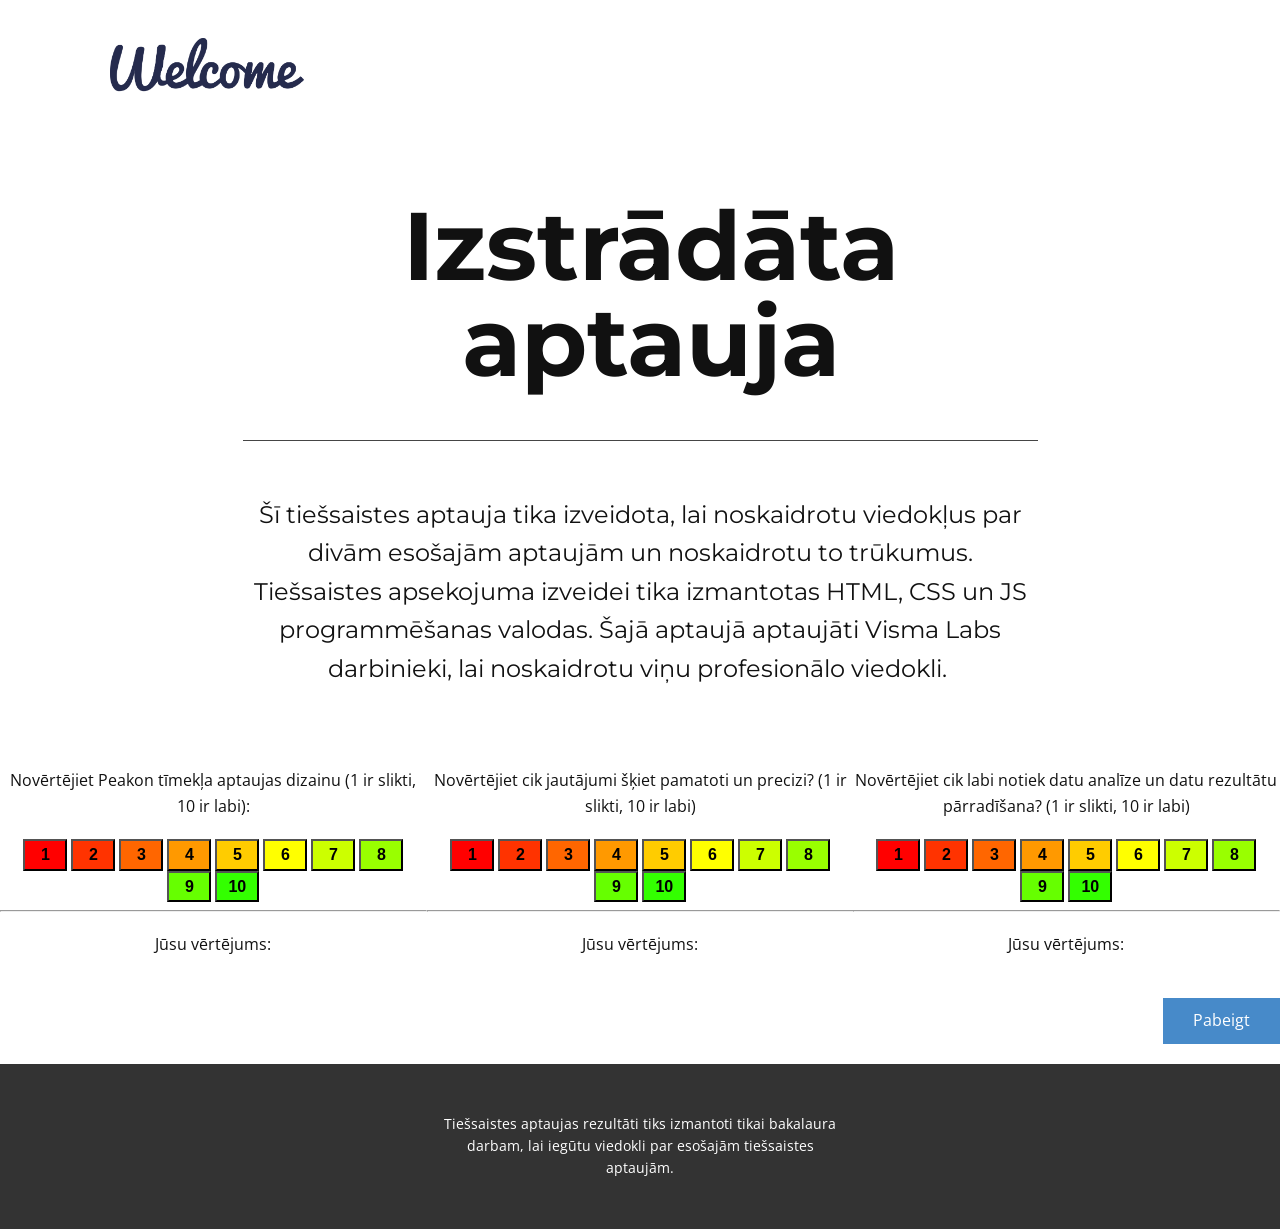
==== mana-aptauja.html @ bf94c14c "restore" ====
<!DOCTYPE html>
<html style="font-size: 16px;">
  <script src="https://ajax.googleapis.com/ajax/libs/jquery/2.1.1/jquery.min.js"></script>
  <head>
    <meta name="viewport" content="width=device-width, initial-scale=1.0">
    <meta charset="utf-8">
    <meta name="keywords" content="Salesforce NPS aptauja, ​​Salesfroce NPS tīmekļa
aptaujas galvenā ideja ir iegūt atsauksmes par paveikto darbu no saviem
klientiem, izmantojot NPS metode, kuras pamatā ir divu minūšu aptauja, sniedz ieskatu par klientu lojalitāti, novērtējot klientu gatavību
ieteikt uzņēmumu draugam vai paziņai.">
    <meta name="description" content="">
    <meta name="page_type" content="np-template-header-footer-from-plugin">
    <title>Mana aptauja</title>
    <link rel="stylesheet" href="nicepage.css" media="screen">
<link rel="stylesheet" href="mana-aptauja.css" media="screen">
    <script class="u-script" type="text/javascript" src="jquery-1.9.1.min.js" defer=""></script>
    <script class="u-script" type="text/javascript" src="nicepage.js" defer=""></script>
    <meta name="generator" content="Nicepage 4.9.1, nicepage.com">
    <link id="u-theme-google-font" rel="stylesheet" href="https://fonts.googleapis.com/css?family=Roboto:100,100i,300,300i,400,400i,500,500i,700,700i,900,900i|Open+Sans:300,300i,400,400i,500,500i,600,600i,700,700i,800,800i">
    <link id="u-page-google-font" rel="stylesheet" href="https://fonts.googleapis.com/css?family=Montserrat:100,100i,200,200i,300,300i,400,400i,500,500i,600,600i,700,700i,800,800i,900,900i">
    
    
    
    <script type="application/ld+json">{
		"@context": "http://schema.org",
		"@type": "Organization",
		"name": "timekla-aptauja",
		"logo": "images/Logo-Holland-Welcome-def-2-kl-wit-text-3.jpg"
}</script>
    <meta name="theme-color" content="#478ac9">
    <meta property="og:title" content="mana-aptauja">
    <meta property="og:type" content="website">
  </head>
  <body class="u-body u-xl-mode"><header class="u-clearfix u-header u-header" id="sec-4de0"><div class="u-clearfix u-sheet u-valign-middle u-sheet-1">
        <a href="" class="u-image u-logo u-image-1" data-image-width="2787" data-image-height="911">
          <img src="images/Logo-Holland-Welcome-def-2-kl-wit-text-3.jpg" class="u-logo-image u-logo-image-1">
        </a>
      </div></header>
    <section class="u-align-center u-clearfix u-section-1" id="carousel_ce61">
      <div class="u-clearfix u-sheet u-valign-middle u-sheet-1">
        <h1 class="u-custom-font u-font-montserrat u-text u-text-1" data-animation-name="customAnimationIn" data-animation-duration="2000"> Izstrādāta aptauja</h1>
        <div class="u-border-1 u-border-grey-dark-1 u-line u-line-horizontal u-line-1"></div>
        <h2 class="u-custom-font u-font-montserrat u-text u-text-2" spellcheck="true"> Šī tiešsaistes aptauja tika izveidota, lai noskaidrotu viedokļus par divām esošajām aptaujām un noskaidrotu to trūkumus. Tiešsaistes apsekojuma izveidei tika izmantotas HTML, CSS un JS programmēšanas valodas. Šajā aptaujā aptaujāti Visma Labs darbinieki, lai noskaidrotu viņu profesionālo viedokli.&nbsp;</h2>
      </div>
    </section>
    <section class="u-align-left u-clearfix u-section-5" id="carousel_c46c">
      <div class="u-expanded-width u-palette-0-base u-shape u-shape-rectangle u-shape-1"></div>
      <div class="u-list u-list-1">
        <div class="u-repeater u-repeater-1">
          <div class="u-align-center u-container-style u-list-item u-repeater-item u-shape-rectangle u-list-item-1" data-animation-name="customAnimationIn" data-animation-duration="2000">
            <div class="u-container-layout u-similar-container u-container-layout-1">
              <div class="container">
                <div class="row">
                  <div class="col-xs-12">
                    <p class="page-header">Novērtējiet Peakon tīmekļa aptaujas dizainu (1 ir slikti, 10 ir labi):</p>
                    <div class="chart-scale">
                      <input class="btn btn-scale btn-scale-desc-1" id="myButton1" type="button" value="1" onclick="change(value, 'myButton11')"></input>
                      <input class="btn btn-scale btn-scale-desc-2" id="myButton2" type="button" value="2" onclick="change(value, 'myButton11')"></input>
                      <input class="btn btn-scale btn-scale-desc-3" id="myButton3" type="button" value="3" onclick="change(value, 'myButton11')"></input>
                      <input class="btn btn-scale btn-scale-desc-4" id="myButton4" type="button" value="4" onclick="change(value, 'myButton11')"></input>
                      <input class="btn btn-scale btn-scale-desc-5" id="myButton5" type="button" value="5" onclick="change(value, 'myButton11')"></input>
                      <input class="btn btn-scale btn-scale-desc-6" id="myButton6" type="button" value="6" onclick="change(value, 'myButton11')"></input>
                      <input class="btn btn-scale btn-scale-desc-7" id="myButton7" type="button" value="7" onclick="change(value, 'myButton11')"></input>
                      <input class="btn btn-scale btn-scale-desc-8" id="myButton8" type="button" value="8" onclick="change(value, 'myButton11')"></input>
                      <input class="btn btn-scale btn-scale-desc-9" id="myButton9" type="button" value="9" onclick="change(value, 'myButton11')"></input>
                      <input class="btn btn-scale btn-scale-desc-10" id="myButton10" type="button" value="10" onclick="change(value, 'myButton11')"></input>
                      <hr/>   
                      <p class="page-header">Jūsu vērtējums: 
                        <input class="btn btn-scale btn-scale-desc-10" id="myButton11" type="button" value="" hidden></input>
                      </p> 
                    </div>
                  </div>
                </div>
              </div>
            </div>
          </div>
          <div class="u-align-center u-container-style u-list-item u-repeater-item u-shape-rectangle u-list-item-2" data-animation-name="customAnimationIn" data-animation-duration="2000">
            <div class="u-container-layout u-similar-container u-container-layout-2">
              <div class="container">
                <div class="row">
                  <div class="col-xs-12">
                    <p class="page-header">Novērtējiet cik jautājumi šķiet pamatoti un precizi? (1 ir slikti, 10 ir labi)</p>
                    <div class="chart-scale">
                      <input class="btn btn-scale btn-scale-desc-1" id="myButton1" type="button" value="1" onclick="change(value, 'myButton12')"></input>
                      <input class="btn btn-scale btn-scale-desc-2" id="myButton2" type="button" value="2" onclick="change(value, 'myButton12')"></input>
                      <input class="btn btn-scale btn-scale-desc-3" id="myButton3" type="button" value="3" onclick="change(value, 'myButton12')"></input>
                      <input class="btn btn-scale btn-scale-desc-4" id="myButton4" type="button" value="4" onclick="change(value, 'myButton12')"></input>
                      <input class="btn btn-scale btn-scale-desc-5" id="myButton5" type="button" value="5" onclick="change(value, 'myButton12')"></input>
                      <input class="btn btn-scale btn-scale-desc-6" id="myButton6" type="button" value="6" onclick="change(value, 'myButton12')"></input>
                      <input class="btn btn-scale btn-scale-desc-7" id="myButton7" type="button" value="7" onclick="change(value, 'myButton12')"></input>
                      <input class="btn btn-scale btn-scale-desc-8" id="myButton8" type="button" value="8" onclick="change(value, 'myButton12')"></input>
                      <input class="btn btn-scale btn-scale-desc-9" id="myButton9" type="button" value="9" onclick="change(value, 'myButton12')"></input>
                      <input class="btn btn-scale btn-scale-desc-10" id="myButton10" type="button" value="10" onclick="change(value, 'myButton12')"></input>
                      <hr/>   
                      <p class="page-header">Jūsu vērtējums: 
                        <input class="btn btn-scale btn-scale-desc-10" id="myButton12" type="button" value="" hidden></input>
                      </p> 
                    </div>
                  </div>
                </div>
              </div>
            </div>
          </div>
          <div class="u-align-center u-container-style u-list-item u-repeater-item u-shape-rectangle u-list-item-3" data-animation-name="customAnimationIn" data-animation-duration="2000">
            <div class="u-container-layout u-similar-container u-container-layout-3">
              <div class="container">
                <div class="row">
                  <div class="col-xs-12">
                    <p class="page-header">Novērtējiet cik labi notiek datu analīze un datu rezultātu pārradīšana? (1 ir slikti, 10 ir labi)</p>
                    <div class="chart-scale">
                      <input class="btn btn-scale btn-scale-desc-1" id="myButton1" type="button" value="1" onclick="change(value, 'myButton13')"></input>
                      <input class="btn btn-scale btn-scale-desc-2" id="myButton2" type="button" value="2" onclick="change(value, 'myButton13')"></input>
                      <input class="btn btn-scale btn-scale-desc-3" id="myButton3" type="button" value="3" onclick="change(value, 'myButton13')"></input>
                      <input class="btn btn-scale btn-scale-desc-4" id="myButton4" type="button" value="4" onclick="change(value, 'myButton13')"></input>
                      <input class="btn btn-scale btn-scale-desc-5" id="myButton5" type="button" value="5" onclick="change(value, 'myButton13')"></input>
                      <input class="btn btn-scale btn-scale-desc-6" id="myButton6" type="button" value="6" onclick="change(value, 'myButton13')"></input>
                      <input class="btn btn-scale btn-scale-desc-7" id="myButton7" type="button" value="7" onclick="change(value, 'myButton13')"></input>
                      <input class="btn btn-scale btn-scale-desc-8" id="myButton8" type="button" value="8" onclick="change(value, 'myButton13')"></input>
                      <input class="btn btn-scale btn-scale-desc-9" id="myButton9" type="button" value="9" onclick="change(value, 'myButton13')"></input>
                      <input class="btn btn-scale btn-scale-desc-10" id="myButton10" type="button" value="10" onclick="change(value, 'myButton13')"></input>
                      <hr/>   
                      <p class="page-header">Jūsu vērtējums: 
                        <input class="btn btn-scale btn-scale-desc-10" id="myButton13" type="button" value="" hidden></input>
                      </p> 
                    </div>
                  </div>
                </div>
              </div>
            </div>
          </div>
        </div>
      </div>
      <script src="js/FileSaver.js"></script>
      <input class="u-btn u-button-style u-btn-1" style="float: right;"  id="myButton14" type="button" value="Pabeigt" onclick="SaveToStorage('myButton11','myButton12', 'myButton13'); location.href='paldies.html'" ></input>
    </section>
    
    
    <footer class="u-align-center u-clearfix u-footer u-grey-80 u-footer" id="sec-5933"><div class="u-clearfix u-sheet u-sheet-1">
        <p class="u-small-text u-text u-text-variant u-text-1" spellcheck="true"> Tiešsaistes aptaujas rezultāti tiks izmantoti tikai bakalaura darbam, lai iegūtu viedokli par esošajām tiešsaistes aptaujām.</p>
      </div></footer>
  </body>
</html>
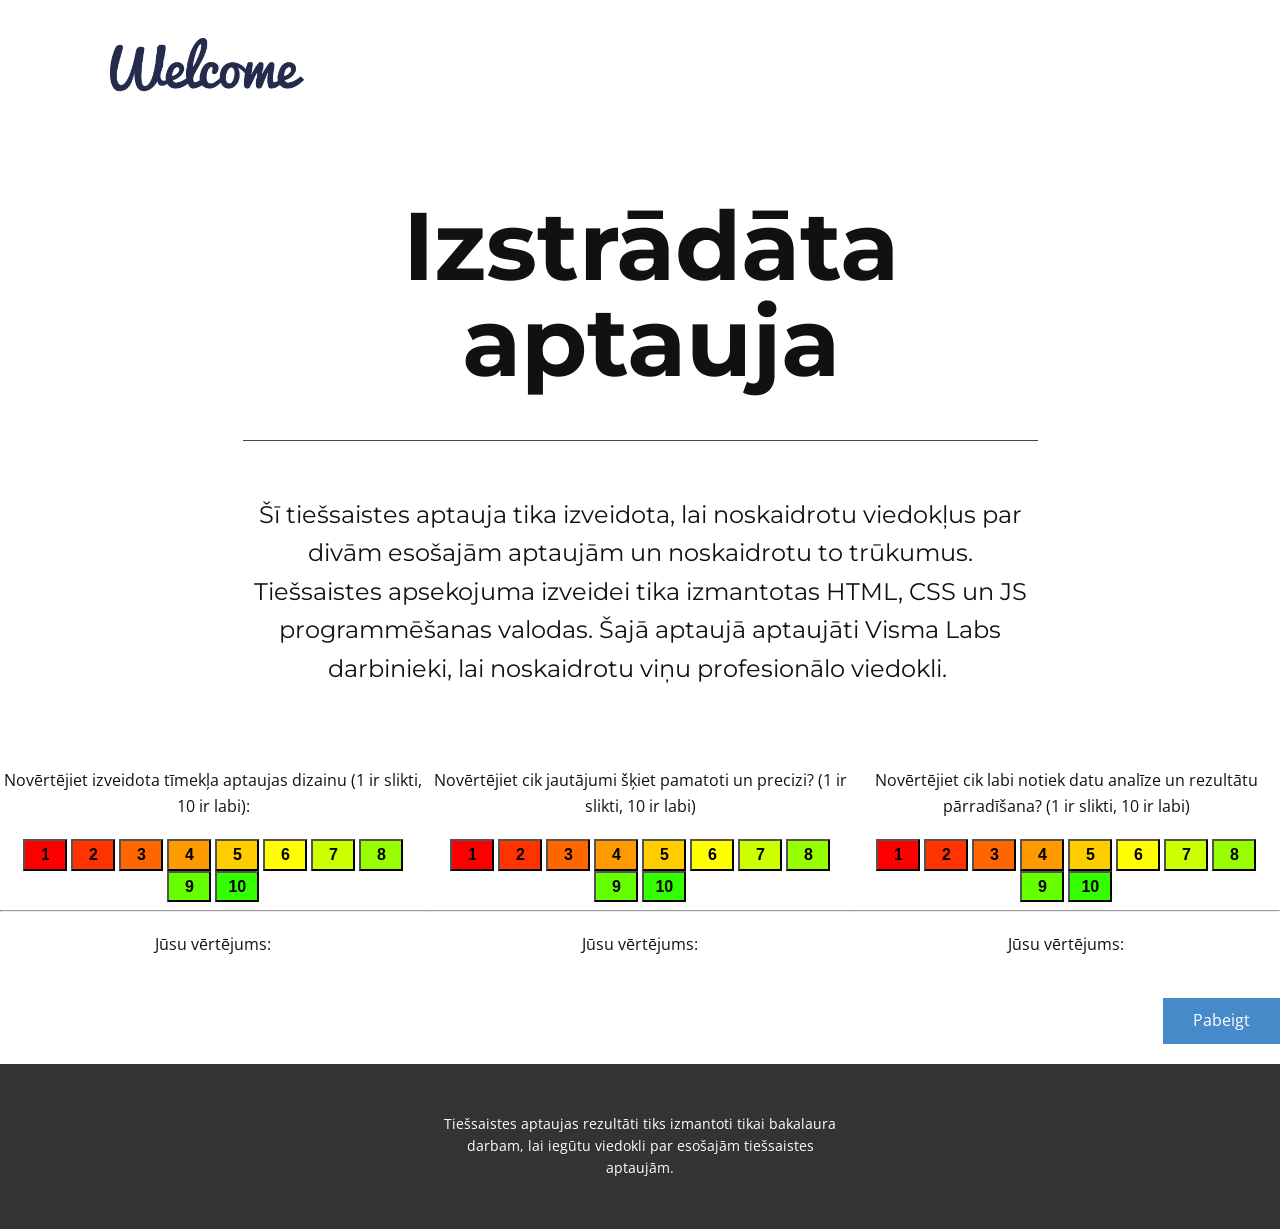
==== commit 9c0f4f0d: "fixes question" ====
--- a/mana-aptauja.html
+++ b/mana-aptauja.html
@@ -52,7 +52,7 @@
               <div class="container">
                 <div class="row">
                   <div class="col-xs-12">
-                    <p class="page-header">Novērtējiet Peakon tīmekļa aptaujas dizainu (1 ir slikti, 10 ir labi):</p>
+                    <p class="page-header">Novērtējiet izveidota tīmekļa aptaujas dizainu (1 ir slikti, 10 ir labi):</p>
                     <div class="chart-scale">
                       <input class="btn btn-scale btn-scale-desc-1" id="myButton1" type="button" value="1" onclick="change(value, 'myButton11')"></input>
                       <input class="btn btn-scale btn-scale-desc-2" id="myButton2" type="button" value="2" onclick="change(value, 'myButton11')"></input>
@@ -106,7 +106,7 @@
               <div class="container">
                 <div class="row">
                   <div class="col-xs-12">
-                    <p class="page-header">Novērtējiet cik labi notiek datu analīze un datu rezultātu pārradīšana? (1 ir slikti, 10 ir labi)</p>
+                    <p class="page-header">Novērtējiet cik labi notiek datu analīze un rezultātu pārradīšana? (1 ir slikti, 10 ir labi)</p>
                     <div class="chart-scale">
                       <input class="btn btn-scale btn-scale-desc-1" id="myButton1" type="button" value="1" onclick="change(value, 'myButton13')"></input>
                       <input class="btn btn-scale btn-scale-desc-2" id="myButton2" type="button" value="2" onclick="change(value, 'myButton13')"></input>
